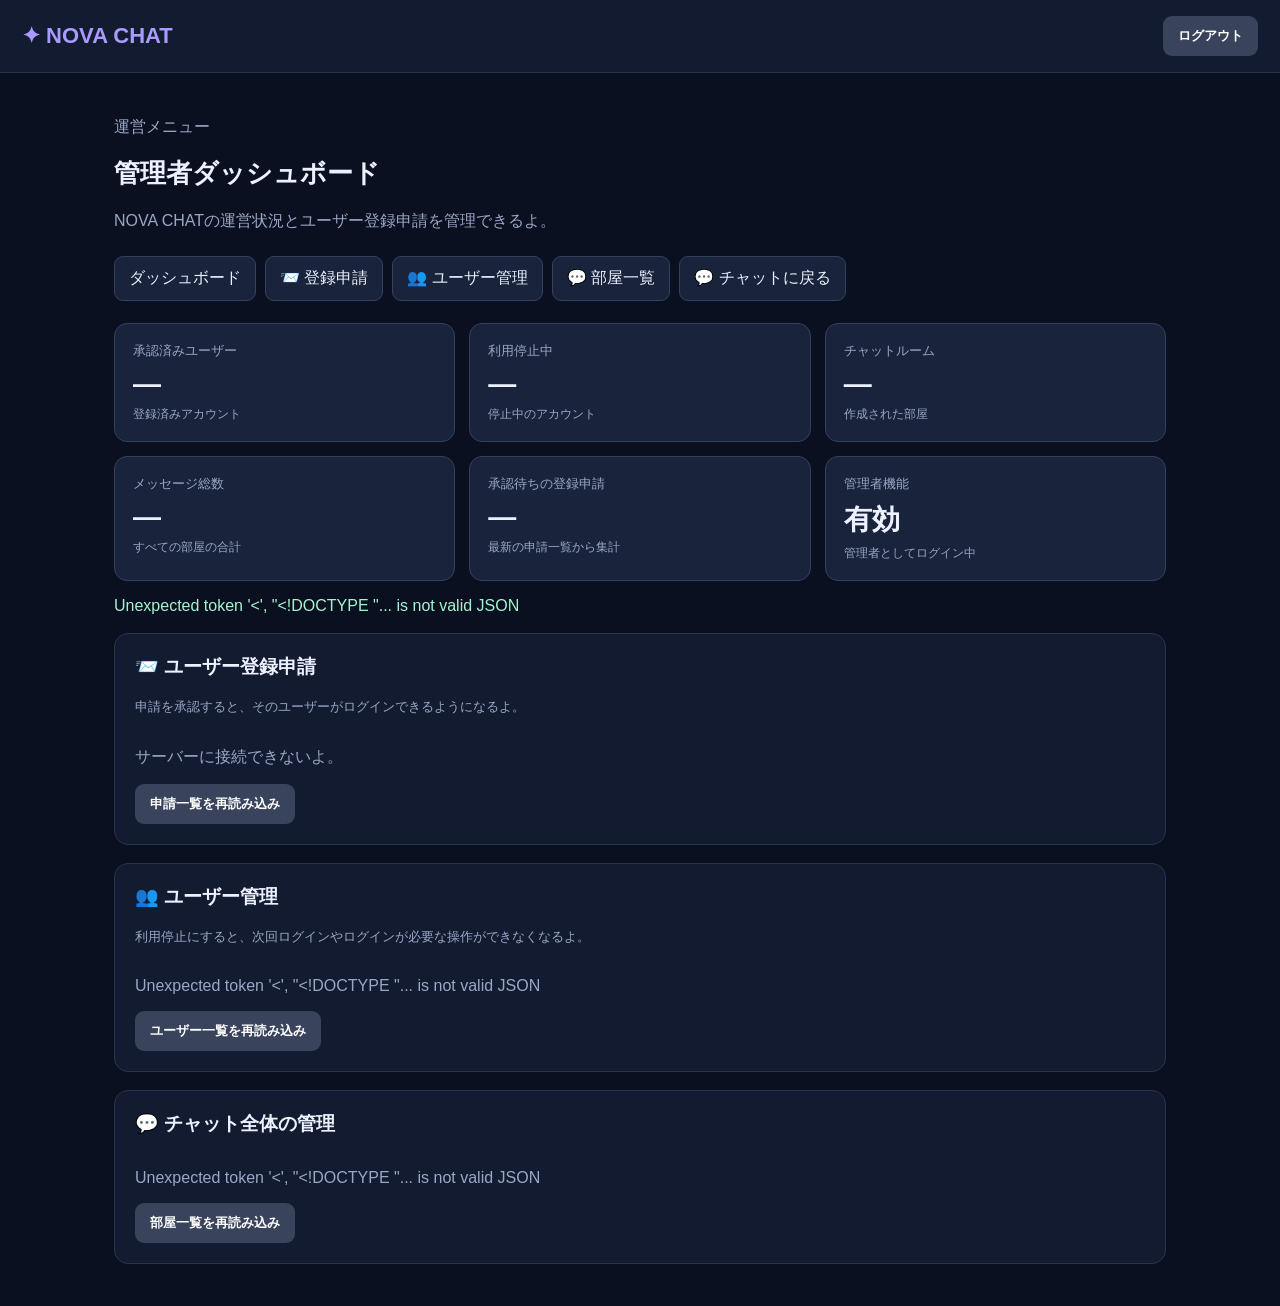
==== templates/admin_accounts.html @ bc06c15d "Update NOVA CHAT" ====
<!DOCTYPE html>
<html lang="ja">
<head>
<meta charset="UTF-8">
<meta name="viewport" content="width=device-width, initial-scale=1">
<title>NOVA CHAT - ダッシュボード</title>
<style>
*{box-sizing:border-box}
:root{color-scheme:dark}
body{margin:0;background:#0b1020;color:#edf1ff;font-family:-apple-system,BlinkMacSystemFont,Arial,sans-serif}
header{padding:16px 22px;background:#131b31;border-bottom:1px solid #293450;display:flex;align-items:center;justify-content:space-between;gap:12px}
.logo{font-size:22px;font-weight:bold;color:#a99aff}
button{padding:11px 15px;border:0;border-radius:9px;background:#8b79f6;color:white;font-weight:bold;cursor:pointer}
button:hover{filter:brightness(1.12)}
.danger{background:#39445c}
main{max-width:1100px;margin:auto;padding:24px}
.welcome{color:#9aa7c5;line-height:1.7}
h1{font-size:26px;margin:8px 0}
h2{font-size:19px;margin-top:0}
h3{font-size:16px;margin:0 0 10px}
.panel{background:#131b31;border:1px solid #293450;border-radius:14px;padding:20px;margin:18px 0}
.stats{display:grid;grid-template-columns:repeat(3,minmax(0,1fr));gap:14px;margin-top:20px}
.stat{background:#19243c;border:1px solid #34415e;border-radius:13px;padding:18px}
.stat-label{color:#9aa7c5;font-size:13px}
.stat-number{font-size:28px;font-weight:bold;margin-top:8px}
.stat-note{font-size:12px;color:#9aa7c5;margin-top:6px}
.menu{display:flex;gap:9px;flex-wrap:wrap;margin:22px 0}
.menu a{display:inline-block;text-decoration:none;color:#edf1ff;background:#19243c;border:1px solid #34415e;border-radius:9px;padding:11px 14px}
.menu a:hover{border-color:#a99aff;background:#202d49}
.applicant{background:#19243c;border:1px solid #34415e;border-radius:11px;padding:16px;margin:12px 0}
.applicant p{color:#9aa7c5;font-size:13px;overflow-wrap:anywhere}
.actions{display:flex;gap:9px;flex-wrap:wrap}
.approve{background:#37c99a;color:#08251d}
.reject{background:#c94c65}
.muted{color:#9aa7c5;font-size:13px;line-height:1.7}
.empty{color:#9aa7c5;padding:16px 0}
#status{color:#a7f3d0;white-space:pre-line}
#logoutStatus{font-size:13px;color:#9aa7c5}
@media(max-width:650px){
 main{padding:16px 12px}
 header{padding:14px 12px}
 .logo{font-size:19px}
 h1{font-size:23px}
 .panel{padding:15px}
 .stats{grid-template-columns:1fr}
 .stat{padding:15px}
}
</style>
</head>
<body>
<header>
  <div class="logo">✦ NOVA CHAT</div>
  <button class="danger" id="logout">ログアウト</button>
</header>

<main>
  <p class="welcome">運営メニュー</p>
  <h1>管理者ダッシュボード</h1>
  <p class="welcome">NOVA CHATの運営状況とユーザー登録申請を管理できるよ。</p>

  <nav class="menu" aria-label="管理メニュー">
    <a href="#overview">ダッシュボード</a>
    <a href="#requests">📨 登録申請</a>
    <a href="#users">👥 ユーザー管理</a>
    <a href="#rooms">💬 部屋一覧</a>
    <a href="/chat">💬 チャットに戻る</a>
  </nav>

  <section id="overview" class="stats">
    <article class="stat"><div class="stat-label">承認済みユーザー</div><div class="stat-number" id="userCount">—</div><div class="stat-note">登録済みアカウント</div></article>
    <article class="stat"><div class="stat-label">利用停止中</div><div class="stat-number" id="suspendedCount">—</div><div class="stat-note">停止中のアカウント</div></article>
    <article class="stat"><div class="stat-label">チャットルーム</div><div class="stat-number" id="roomCount">—</div><div class="stat-note">作成された部屋</div></article>
    <article class="stat"><div class="stat-label">メッセージ総数</div><div class="stat-number" id="messageCount">—</div><div class="stat-note">すべての部屋の合計</div></article>
    <article class="stat"><div class="stat-label">承認待ちの登録申請</div><div class="stat-number" id="pendingCount">—</div><div class="stat-note">最新の申請一覧から集計</div></article>
    <article class="stat"><div class="stat-label">管理者機能</div><div class="stat-number">有効</div><div class="stat-note">管理者としてログイン中</div></article>
  </section>

  <p id="status" role="status" aria-live="polite"></p>

  <section class="panel" id="requests">
    <h2>📨 ユーザー登録申請</h2>
    <p class="muted">申請を承認すると、そのユーザーがログインできるようになるよ。</p>
    <div id="requestList" class="empty">申請を読み込み中…</div>
    <button id="refreshRequests" class="danger" type="button">申請一覧を再読み込み</button>
  </section>

  <section class="panel" id="users">
    <h2>👥 ユーザー管理</h2>
    <p class="muted">利用停止にすると、次回ログインやログインが必要な操作ができなくなるよ。</p>
    <div id="userList" class="empty">ユーザーを読み込み中…</div>
    <button id="refreshUsers" class="danger" type="button">ユーザー一覧を再読み込み</button>
  </section>

  <section class="panel" id="rooms">
    <h2>💬 チャット全体の管理</h2>
    <div id="roomList" class="empty">部屋を読み込み中…</div>
    <button id="refreshRooms" class="danger" type="button">部屋一覧を再読み込み</button>
  </section>

  <p id="logoutStatus"></p>
</main>

<script>
const requestList = document.getElementById("requestList");
const statusText = document.getElementById("status");
const pendingCount = document.getElementById("pendingCount");

async function loadRequests() {
    requestList.textContent = "申請を読み込み中…";
    pendingCount.textContent = "—";

    try {
        const response = await fetch("/api/admin/account-requests");
        const data = await response.json();

        if (!response.ok) {
            requestList.textContent = data.error || "申請を読み込めなかったよ";
            statusText.textContent = "申請一覧を取得できなかったよ。";
            return;
        }

        if (!Array.isArray(data)) {
            requestList.textContent = "サーバーから予想外のデータが返ってきたよ。";
            return;
        }

        pendingCount.textContent = data.length;
        requestList.replaceChildren();

        if (data.length === 0) {
            requestList.className = "empty";
            requestList.textContent = "現在、承認待ちの申請はないよ。";
            return;
        }

        requestList.className = "";

        for (const applicant of data) {
            const card = document.createElement("article");
            card.className = "applicant";

            const name = document.createElement("strong");
            name.textContent = applicant.username;

            const date = document.createElement("p");
            date.textContent = "申請日時: " + applicant.created_at;

            const actions = document.createElement("div");
            actions.className = "actions";

            const approve = document.createElement("button");
            approve.className = "approve";
            approve.textContent = "承認";
            approve.type = "button";

            const reject = document.createElement("button");
            reject.className = "reject";
            reject.textContent = "却下";
            reject.type = "button";

            approve.addEventListener("click", () =>
                respond(applicant.username, "approve")
            );
            reject.addEventListener("click", () =>
                respond(applicant.username, "reject")
            );

            actions.append(approve, reject);
            card.append(name, date, actions);
            requestList.append(card);
        }
    } catch (error) {
        requestList.textContent = "サーバーに接続できないよ。";
        statusText.textContent = "通信エラーが発生したよ。";
    }
}

async function respond(username, action) {
    const label = action === "approve" ? "承認" : "却下";
    if (!confirm(username + " さんの申請を" + label + "する？")) return;

    try {
        const response = await fetch("/api/admin/account-requests/respond", {
            method: "POST",
            headers: {"Content-Type": "application/json"},
            body: JSON.stringify({username, action})
        });

        const data = await response.json();
        statusText.textContent = data.message || data.error || "処理に失敗したよ";

        if (response.ok) await loadRequests();
    } catch (error) {
        statusText.textContent = "サーバーに接続できないよ。";
    }
}


async function loadOverview() {
    try {
        const response = await fetch("/api/admin/overview");
        const data = await response.json();
        if (!response.ok) throw new Error(data.error || "統計を取得できなかったよ");
        document.getElementById("userCount").textContent = data.user_count;
        document.getElementById("suspendedCount").textContent = data.suspended_count;
        document.getElementById("roomCount").textContent = data.room_count;
        document.getElementById("messageCount").textContent = data.message_count;
    } catch (error) {
        statusText.textContent = error.message || "統計を読み込めなかったよ";
    }
}

async function loadUsers() {
    const list = document.getElementById("userList");
    list.textContent = "ユーザーを読み込み中…";
    try {
        const response = await fetch("/api/admin/users");
        const data = await response.json();
        if (!response.ok) throw new Error(data.error || "ユーザーを取得できなかったよ");
        list.replaceChildren();
        if (!data.length) {
            list.className = "empty";
            list.textContent = "登録ユーザーはいないよ。";
            return;
        }
        list.className = "";
        for (const user of data) {
            const card = document.createElement("article");
            card.className = "applicant";
            const name = document.createElement("strong");
            name.textContent = user.username + (user.suspended ? "（利用停止中）" : "");
            const detail = document.createElement("p");
            detail.textContent = user.approved ? "承認済みアカウント" : "未承認アカウント";
            const actions = document.createElement("div");
            actions.className = "actions";
            if (!user.is_web_admin) {
                const button = document.createElement("button");
                button.type = "button";
                button.className = user.suspended ? "approve" : "reject";
                button.textContent = user.suspended ? "利用再開" : "利用停止";
                button.addEventListener("click", () => changeUserStatus(user.username, user.suspended ? "restore" : "suspend"));
                actions.append(button);
            } else {
                const badge = document.createElement("span");
                badge.className = "muted";
                badge.textContent = "管理者アカウント";
                actions.append(badge);
            }
            card.append(name, detail, actions);
            list.append(card);
        }
    } catch (error) {
        list.textContent = error.message || "ユーザー一覧を読み込めなかったよ";
    }
}

async function changeUserStatus(username, action) {
    const label = action === "suspend" ? "利用停止" : "利用再開";
    if (!confirm(username + " さんを" + label + "する？")) return;
    try {
        const response = await fetch("/api/admin/users/status", {
            method: "POST",
            headers: {"Content-Type": "application/json"},
            body: JSON.stringify({username, action})
        });
        const data = await response.json();
        statusText.textContent = data.message || data.error || "処理に失敗したよ";
        if (response.ok) {
            await loadUsers();
            await loadOverview();
        }
    } catch (error) {
        statusText.textContent = "通信エラーが発生したよ。";
    }
}

async function loadRooms() {
    const list = document.getElementById("roomList");
    list.textContent = "部屋を読み込み中…";

    try {
        const response = await fetch("/api/admin/rooms");
        const data = await response.json();

        if (!response.ok) {
            throw new Error(data.error || "部屋一覧を取得できなかったよ");
        }

        list.replaceChildren();

        if (!data.length) {
            list.className = "empty";
            list.textContent = "まだ部屋が作成されていないよ。";
            return;
        }

        list.className = "";

        for (const room of data) {
            const card = document.createElement("article");
            card.className = "applicant";

            const name = document.createElement("strong");
            name.textContent = room.name;

            const details = document.createElement("p");
            details.textContent =
                "部屋ID: " + room.id +
                " / 作成者: " + room.created_by +
                " / 参加人数: " + room.participant_count +
                " / メッセージ: " + room.message_count;

            const openButton = document.createElement("button");
            openButton.textContent = "開く";
            openButton.addEventListener("click", () => {
                window.location.href = "/room/" + encodeURIComponent(room.id);
            });

            const deleteButton = document.createElement("button");
            deleteButton.textContent = "削除";
            deleteButton.addEventListener("click", async () => {
                if (!confirm(
                    "本当に「" + room.name +
                    "」を削除する？\nメッセージや参加情報も削除されるよ。"
                )) return;

                try {
                    const result = await fetch("/api/delete-room", {
                        method: "POST",
                        headers: {"Content-Type": "application/json"},
                        body: JSON.stringify({room_id: room.id})
                    });

                    const resultData = await result.json();

                    if (!result.ok) {
                        throw new Error(resultData.error || "削除できなかったよ");
                    }

                    alert("部屋を削除したよ");
                    await loadRooms();
                    await loadOverview();
                } catch (error) {
                    alert(error.message || "削除に失敗したよ");
                }
            });

            const actions = document.createElement("div");
            actions.append(openButton, deleteButton);
            card.append(name, details, actions);
            list.append(card);
        }
    } catch (error) {
        list.textContent = error.message || "部屋一覧を読み込めなかったよ";
    }
}

document.getElementById("refreshUsers").addEventListener("click", loadUsers);
document.getElementById("refreshRooms").addEventListener("click", loadRooms);

document.getElementById("refreshRequests").addEventListener("click", loadRequests);

document.getElementById("logout").addEventListener("click", async () => {
    if (!confirm("ログアウトする？")) return;

    try {
        const response = await fetch("/api/logout", {method: "POST"});
        if (!response.ok) {
            document.getElementById("logoutStatus").textContent =
                "ログアウトできなかったよ。もう一度試してね。";
            return;
        }
        window.location.href = "/";
    } catch (error) {
        document.getElementById("logoutStatus").textContent =
            "サーバーに接続できないよ。";
    }
});

loadRequests();
loadOverview();
loadUsers();
loadRooms();
</script>
</body>
</html>
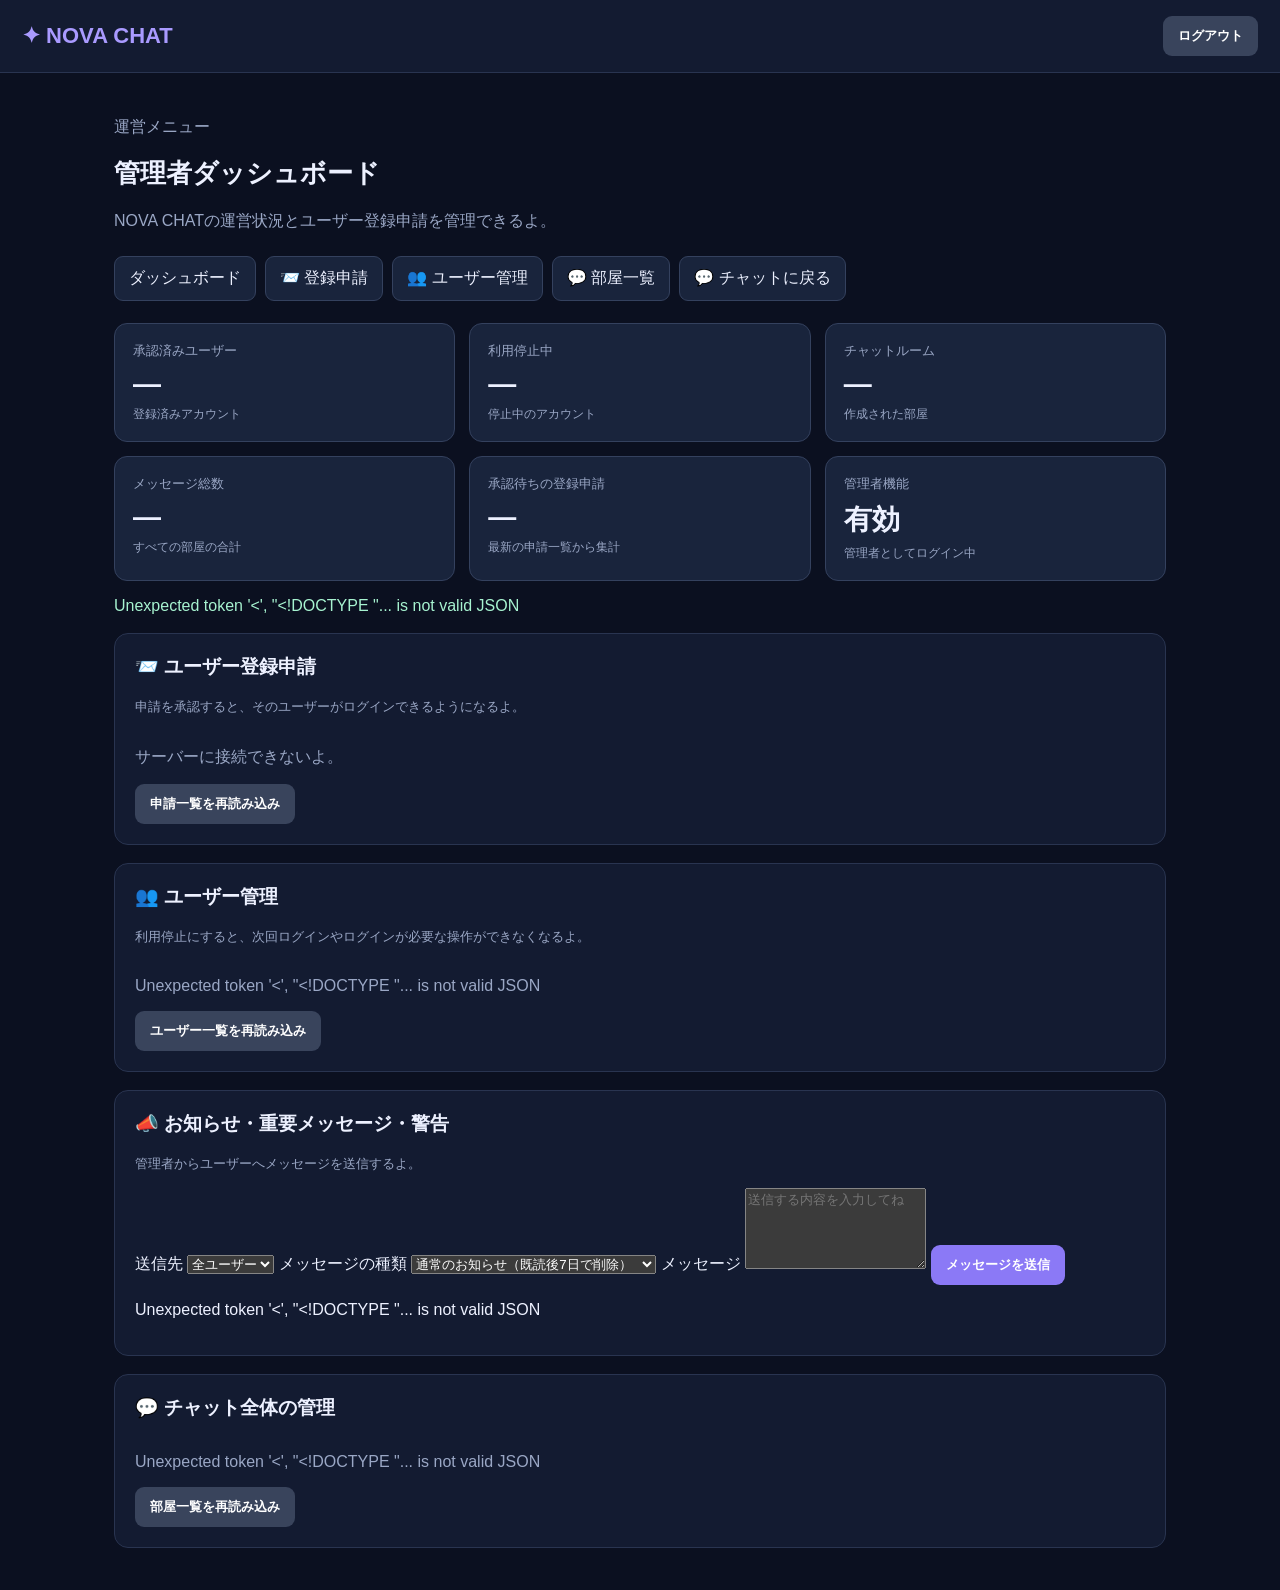
==== commit ee270b59: "Add temporary bans and notifications" ====
--- a/templates/admin_accounts.html
+++ b/templates/admin_accounts.html
@@ -91,6 +91,32 @@
     <button id="refreshUsers" class="danger" type="button">ユーザー一覧を再読み込み</button>
   </section>
 
+  <section class="panel" id="adminNotifications">
+    <h2>📣 お知らせ・重要メッセージ・警告</h2>
+    <p class="muted">管理者からユーザーへメッセージを送信するよ。</p>
+
+    <form id="adminNotificationForm">
+      <label for="notificationRecipient">送信先</label>
+      <select id="notificationRecipient" required>
+        <option value="all">全ユーザー</option>
+      </select>
+
+      <label for="notificationType">メッセージの種類</label>
+      <select id="notificationType" required>
+        <option value="notice">通常のお知らせ（既読後7日で削除）</option>
+        <option value="important">重要なお知らせ（既読後14日で削除）</option>
+        <option value="warning">警告（既読後14日で削除）</option>
+      </select>
+
+      <label for="notificationContent">メッセージ</label>
+      <textarea id="notificationContent" maxlength="2000"
+        rows="5" required placeholder="送信する内容を入力してね"></textarea>
+
+      <button type="submit">メッセージを送信</button>
+    </form>
+    <p id="notificationSendStatus" role="status" aria-live="polite"></p>
+  </section>
+
   <section class="panel" id="rooms">
     <h2>💬 チャット全体の管理</h2>
     <div id="roomList" class="empty">部屋を読み込み中…</div>
@@ -231,20 +257,49 @@
             name.textContent = user.username + (user.suspended ? "（利用停止中）" : "");
             const detail = document.createElement("p");
             detail.textContent = user.approved ? "承認済みアカウント" : "未承認アカウント";
+
+            if (user.suspended) {
+                const suspensionInfo = document.createElement("p");
+                suspensionInfo.className = "muted";
+
+                if (user.suspension_permanent) {
+                    suspensionInfo.textContent = "停止期限：永久停止";
+                } else if (user.suspended_until) {
+                    suspensionInfo.textContent =
+                        "停止期限：" + user.suspended_until + " UTC";
+                } else {
+                    suspensionInfo.textContent =
+                        "停止期限：未設定（管理者による解除が必要）";
+                }
+
+                card.append(suspensionInfo);
+            }
             const actions = document.createElement("div");
             actions.className = "actions";
-            if (!user.is_web_admin) {
-                const button = document.createElement("button");
-                button.type = "button";
-                button.className = user.suspended ? "approve" : "reject";
-                button.textContent = user.suspended ? "利用再開" : "利用停止";
-                button.addEventListener("click", () => changeUserStatus(user.username, user.suspended ? "restore" : "suspend"));
-                actions.append(button);
-            } else {
+            if (user.is_bootstrap_admin) {
                 const badge = document.createElement("span");
                 badge.className = "muted";
-                badge.textContent = "管理者アカウント";
+                badge.textContent = "最初の管理者（保護中）";
                 actions.append(badge);
+            } else {
+                const roleButton = document.createElement("button");
+                roleButton.type = "button";
+                roleButton.textContent = user.is_web_admin
+                    ? "管理者権限を解除"
+                    : "管理者権限を付与";
+                roleButton.addEventListener("click", () =>
+                    changeUserRole(user.username, user.is_web_admin ? "revoke" : "grant")
+                );
+                actions.append(roleButton);
+
+                const statusButton = document.createElement("button");
+                statusButton.type = "button";
+                statusButton.className = user.suspended ? "approve" : "reject";
+                statusButton.textContent = user.suspended ? "利用再開" : "利用停止";
+                statusButton.addEventListener("click", () =>
+                    changeUserStatus(user.username, user.suspended ? "restore" : "suspend")
+                );
+                actions.append(statusButton);
             }
             card.append(name, detail, actions);
             list.append(card);
@@ -254,17 +309,73 @@
     }
 }
 
-async function changeUserStatus(username, action) {
-    const label = action === "suspend" ? "利用停止" : "利用再開";
-    if (!confirm(username + " さんを" + label + "する？")) return;
-    try {
-        const response = await fetch("/api/admin/users/status", {
+async function changeUserRole(username, action) {
+    const label = action === "grant" ? "管理者権限を付与" : "管理者権限を解除";
+    if (!confirm(username + " さんの管理者権限を変更する？")) return;
+
+    try {
+        const response = await fetch("/api/admin/users/role", {
             method: "POST",
             headers: {"Content-Type": "application/json"},
             body: JSON.stringify({username, action})
         });
         const data = await response.json();
+        statusText.textContent = data.message || data.error || label + "に失敗したよ";
+
+        if (response.ok) {
+            await loadUsers();
+            await loadOverview();
+        }
+    } catch (error) {
+        statusText.textContent = "通信エラーが発生したよ。";
+    }
+}
+
+async function changeUserStatus(username, action) {
+    let duration = "permanent";
+
+    if (action === "suspend") {
+        const choice = prompt(
+            username + " さんの停止期間を入力してね。\n" +
+            "0 = 永久停止\n" +
+            "1 = 1日\n" +
+            "7 = 7日\n" +
+            "それ以外の1〜30 = 指定した日数"
+        );
+
+        if (choice === null) return;
+
+        if (choice.trim() === "0") {
+            duration = "permanent";
+        } else {
+            const days = Number(choice);
+
+            if (!Number.isInteger(days) || days < 1 || days > 30) {
+                statusText.textContent =
+                    "停止期間は0（永久）または1〜30日で指定してね。";
+                return;
+            }
+
+            duration = days;
+        }
+    }
+
+    const label = action === "suspend"
+        ? (duration === "permanent" ? "永久停止" : duration + "日間の利用停止")
+        : "利用再開";
+
+    if (!confirm(username + " さんを「" + label + "」にする？")) return;
+
+    try {
+        const response = await fetch("/api/admin/users/status", {
+            method: "POST",
+            headers: {"Content-Type": "application/json"},
+            body: JSON.stringify({username, action, duration})
+        });
+
+        const data = await response.json();
         statusText.textContent = data.message || data.error || "処理に失敗したよ";
+
         if (response.ok) {
             await loadUsers();
             await loadOverview();
@@ -377,6 +488,100 @@
     }
 });
 
+
+async function loadNotificationRecipients() {
+    const select = document.getElementById("notificationRecipient");
+
+    try {
+        const response = await fetch("/api/admin/users");
+        const users = await response.json();
+
+        if (!response.ok) {
+            throw new Error(users.error || "ユーザー一覧を取得できなかったよ");
+        }
+
+        select.replaceChildren();
+
+        const allOption = document.createElement("option");
+        allOption.value = "all";
+        allOption.textContent = "全ユーザー";
+        select.append(allOption);
+
+        for (const user of users) {
+            if (!user.approved) continue;
+
+            const option = document.createElement("option");
+            option.value = user.username;
+            option.textContent = user.username;
+            select.append(option);
+        }
+    } catch (error) {
+        document.getElementById("notificationSendStatus").textContent =
+            error.message || "送信先を読み込めなかったよ";
+    }
+}
+
+document.getElementById("adminNotificationForm").addEventListener(
+    "submit",
+    async (event) => {
+        event.preventDefault();
+
+        const recipient = document.getElementById("notificationRecipient").value;
+        const type = document.getElementById("notificationType").value;
+        const content = document.getElementById("notificationContent").value.trim();
+        const status = document.getElementById("notificationSendStatus");
+
+        if (!content) {
+            status.textContent = "メッセージを入力してね。";
+            return;
+        }
+
+        const typeNames = {
+            notice: "通常のお知らせ",
+            important: "重要なお知らせ",
+            warning: "警告"
+        };
+
+        const destination = recipient === "all"
+            ? "全ユーザー"
+            : recipient + " さん";
+
+        if (!confirm(
+            destination + " に「" + typeNames[type] +
+            "」を送信する？\n\n" + content
+        )) return;
+
+        const button = event.currentTarget.querySelector(
+            'button[type="submit"]'
+        );
+        button.disabled = true;
+        status.textContent = "送信中…";
+
+        try {
+            const response = await fetch("/api/admin/notifications/send", {
+                method: "POST",
+                headers: {"Content-Type": "application/json"},
+                body: JSON.stringify({recipient, type, content})
+            });
+
+            const data = await response.json();
+
+            if (!response.ok) {
+                throw new Error(data.error || "送信に失敗したよ");
+            }
+
+            status.textContent = data.message || "送信したよ。";
+            document.getElementById("notificationContent").value = "";
+        } catch (error) {
+            status.textContent = error.message || "通信エラーが発生したよ。";
+        } finally {
+            button.disabled = false;
+        }
+    }
+);
+
+loadNotificationRecipients();
+
 loadRequests();
 loadOverview();
 loadUsers();
